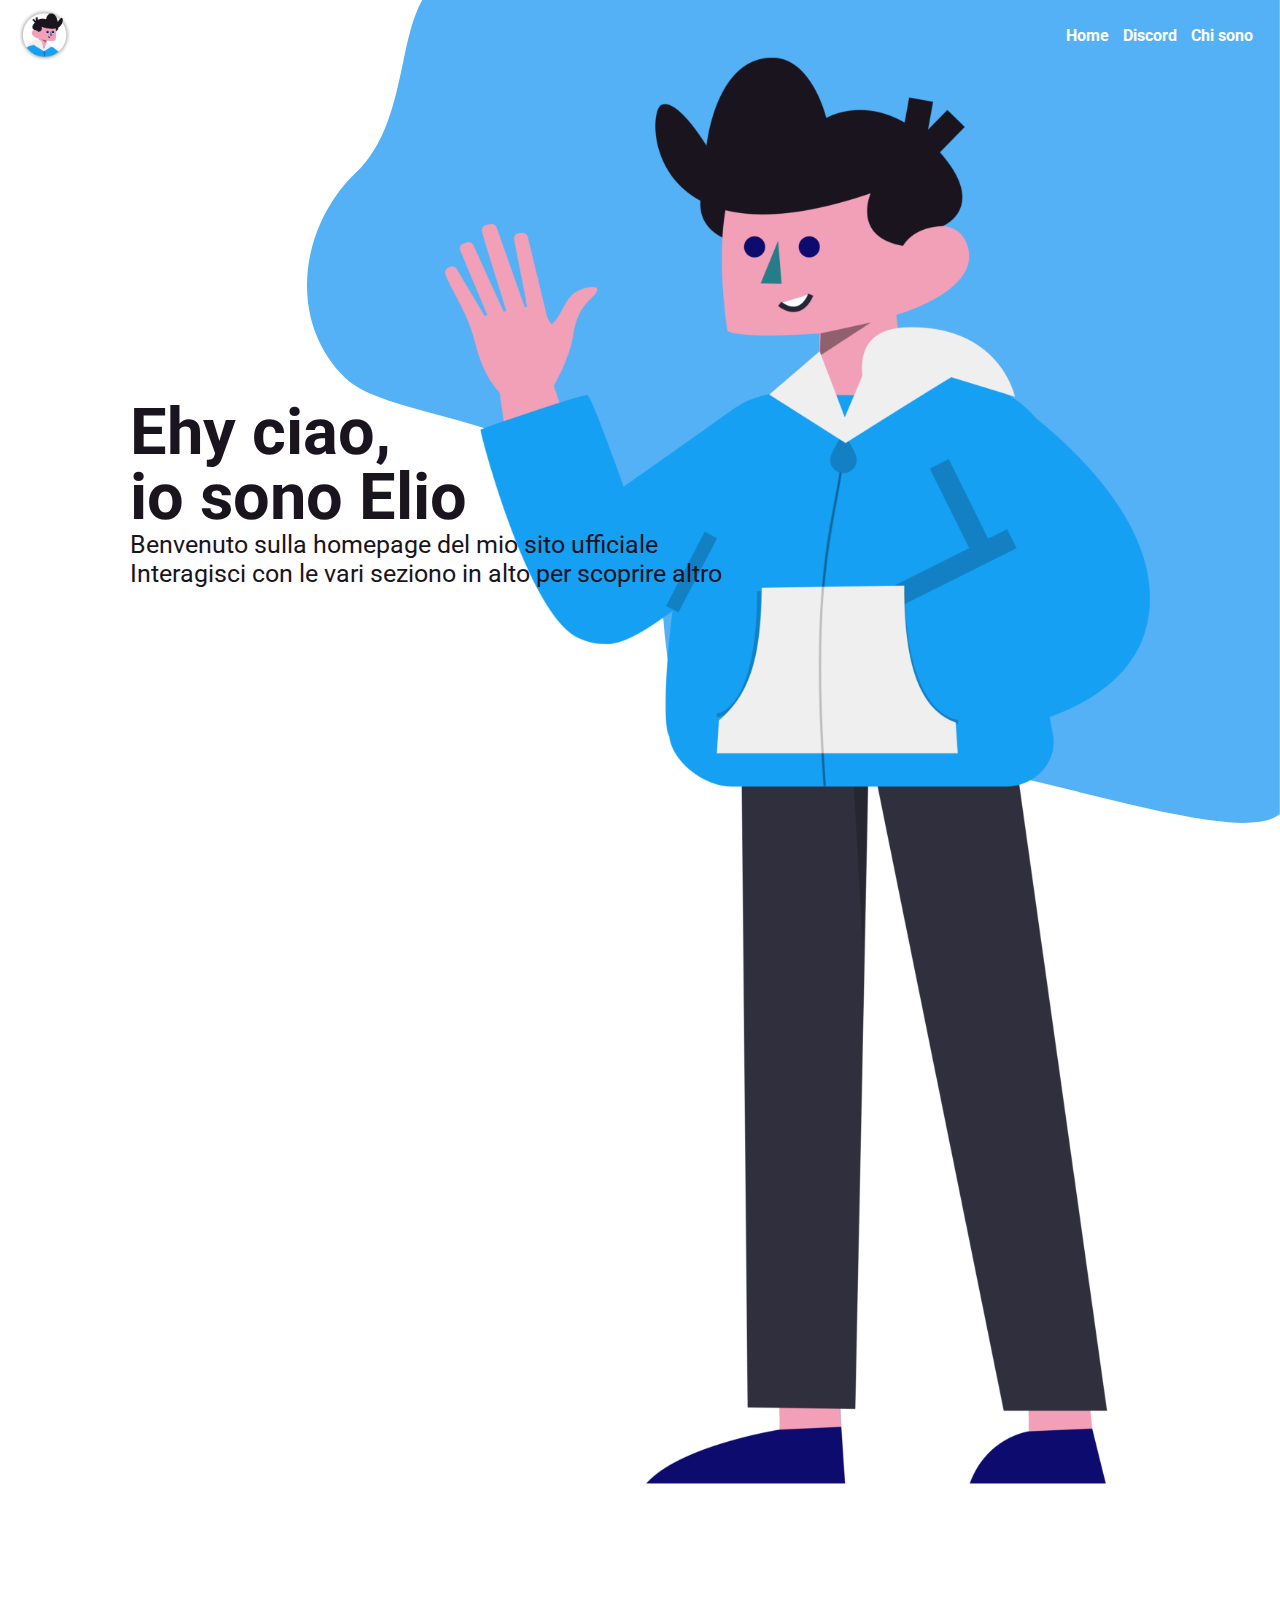
==== index.html @ c6046456 "Aggiornato Sito" ====
<html>

<head>
    <link rel="stylesheet" href="style.css">
    <script src="script.js"></script>
    <title>Homepage - WonderLand</title>
    <link rel="shortcut icon" href="img/logo.png" type="image/png">
    <link rel="preconnect" href="https://fonts.gstatic.com">
    <link href="https://fonts.googleapis.com/css2?family=Roboto:wght@400;700&display=swap" rel="stylesheet">
</head>

<body>
    <img src="img/Background1.png" id="background">
    <img src="img/ProfiloInteroSorridente.png" id="profilo">

    <!--NAVBAR-->
    <div id="navbar">
        <a href="index.html"><img src="img/logo.png" alt="GiulioAndCode" id="logo"></a>
        <div id="menu">
            <a href="index.html">
                <div class="menuTab">Home</div>
            </a>

            </a>
            <a href="pagine/discord/discord.html">
                <div class="menuTab">Discord</div>
            </a>
            <div class="menuTab">Chi sono</div>
        </div>
    </div>

    <!--INTESTAZIONE-->
    <div id="intestazione">
        <div id="title">Ehy ciao,<br>io sono Elio</div>
        <div id="subtitle">Benvenuto sulla homepage del mio sito ufficiale</div>
        <div id="subtitle">Interagisci con le vari seziono in alto per scoprire altro</div>
    </div>

    
        </div>


                </div>
               

        </div>
    </div>



</body>

</html>
---- style.css ----
*{
    padding:0;
    margin:0;
    outline: none;
    text-decoration: none;
}
:root{
    --blue: #55B1F5;
    --blueHover: #67b6f0;
    --blueActive: #42a9f5;
    --white: white;
    --black: #19141E;
    --gray:#9c9c9c;

    --ombra: 0px 0px 20px 0px rgba(0,0,0,0.4);
}

/*OGGETTI DEFAULT*/
.button{
    background-color:var(--blue);
    border-radius: 10px;
    box-shadow: var(--ombra);
    margin:20px 0;
    color: var(--white);
    display: flex;
    align-items: center;
    justify-content: center;
    font-family: 'Roboto', sans-serif;
    font-weight: bold;
    font-size:17px;
    cursor: pointer;
    transition: all 0.2s ease-in-out;
    user-select: none;
}
.button:hover{
    transform: scale(1.01);
    background-color: var(--blueHover);
}
.button:active{
    transform: scale(0.99);
    background-color: var(--blueActive);
}
.titleSezione{
    width:fit-content;
    height:70px;
    background-color: var(--white);
    box-shadow: var(--ombra);
    font-family: 'Roboto', sans-serif;
    color:var(--black);
    font-weight: bold;
    font-size:45px;
    display: flex;
    align-items: center;
    justify-content: center;
    border-radius: 7px;
    padding:2px 20px;
    margin: 0 auto;
    position: relative;
    top:-20px;
}

body{
    background-color: var(--white);
}
#background{
    position: absolute;
    z-index: -1;
    top:0;
    right:0;
}
#profilo{
    position: absolute;
    z-index: 0;
    top:-120px;
    right:130px;
}

/*NAVBAR*/
#navbar{
    width:100%;
    height: 70px;
    display: flex;
    align-items: center;
    position: relative;
}
#logo{
    width:50px;
    position: relative;
    left:20px;
}
#menu{
    display: flex;
    align-items: center;
    justify-content: center;
    position: absolute;
    right:20px;
}
.menuTab{
    margin:0 7px;
    font-size:16px;
    color: var(--white);
    font-family: 'Roboto', sans-serif;
    font-weight: bold;
    cursor: pointer;
    transition: transform 0.2s ease-in-out;
}
.menuTab:hover{
    transform: scale(1.02);
}

/*INTESTAZIONE*/
#intestazione{
    position: absolute;
    z-index: 0;
    top:400px;
    left:130px;
}
#title{
    font-family: 'Roboto', sans-serif;
    font-weight: bold;
    color:var(--black);
    font-size:65px;
    line-height: 100%;
}
#subtitle{
    font-family: 'Roboto', sans-serif;
    color:var(--black);
    font-size:25px;
}
#intestazione .button{
    width:200px;
    height:50px;
}

/*PAGINA*/
#pagina{
    width:100%;
    height:200vh;
    background-color: var(--white);
    box-shadow: var(--ombra);
    position: absolute;
    top:90vh;
    padding-top: 20vh;
}

/*ULTIMO VIDEO*/
#ultimoVideoSezione{
    width:80%;
    height:450px;
    background-color: var(--white);
    box-shadow: var(--ombra);
    border-radius: 5px;
    margin:0 auto;
}
#ultimoVideo{
    width:100%;
    height:80%;
    display: flex;
    align-items: center;
    justify-content: space-around;
}
#ultimoVideoInfo{
    width:50%;
    padding:20px;
    height:100%;
    display: inline-block;
    height:350px;
}
#utlimoVideoTitle{
    font-family: 'Roboto', sans-serif;
    color:var(--black);
    font-weight: bold;
    font-size:30px; 
    width:100%;
}
#utlimoVideoDescription{
    font-family: 'Roboto', sans-serif;
    color:var(--black);
    font-size:25px;
    margin-top:10px;
    width:100%;
}
#ultimoVideoInfo .button{
    width:150px;
    height:40px;
    display: inline-flex;
    margin-right: 20px;
}

#ultimoVideoImg{
    display: inline-block;
    width:calc(45% - 100px);
    height:100%;
}
#ultimoVideoImg img{
    width: 100%;
}

/*DISCORD*/
#discordSezione{
    width: 100%;
    height:500px;
    margin-top:150px;
    display: flex;
    align-items: center;
    justify-content: center;
}
#discordSezione > div{
    width:40%;
    height: 100%;
}
#discordSezione .titleSezione{
    top:0;
}
#discordDescription{
    font-family: 'Roboto', sans-serif;
    color:var(--black);
    font-size:25px;
    margin-top:10px;
    width:80%;
    margin:20px auto;
    text-align: center;
}
#discordTesto{
    display: flex;
    align-items: center;
    justify-content:center;
    flex-direction: column;
}
#discordTesto .button{
    width:150px;
    height:40px;
    display: inline-flex;
    margin-right: 20px;
}
#discordButtons{
    width:100%;
    display: flex;
    align-items: center;
    justify-content:center;
    flex-direction: row;
}
#discordImg img{
    height:100%;
}

/*TUTORIAL*/
#tutorialSezione{
    width: 100%;
    height:500px;
    margin-top:150px;
    display: flex;
    align-items: center;
    justify-content: center;
    flex-direction: column;
}
#tuttiITutorial{
    width: 100%;
    height: fit-content;
    display: flex;
    align-items: center;
    justify-content: center;
    align-items: center;
    flex-direction: row;
    margin-top:10px;
}
.tutorial{
    width:300px;
    height:400px;
    background-color: var(--white);
    box-shadow: var(--ombra);
    margin: 0 40px;
    display: flex;
    align-items: center;
    justify-content: center;
    flex-direction: column;
}
.tutorialImg{
    width:calc(100% - 40px);
    height:170px;
    margin:20px 20px;
    margin-bottom: 10px;
    overflow: hidden;
    display: flex;
    align-items: center;
    justify-content: center;
}
.tutorialImg img{
    height:100%;
}
.tutorialTitle{
    font-family: 'Roboto', sans-serif;
    color:var(--black);
    font-weight: bold;
    font-size:30px;
    width:100%;
    text-align: center;
}
.tutorialDescription{
    font-family: 'Roboto', sans-serif;
    color:var(--black);
    font-size:20px;
    width:100%;
    text-align: center;
}
.tutorial .button{
    width:120px;
    height:35px;
    display: inline-flex;
    font-size: 15px;
    margin: 10px 0px;
}
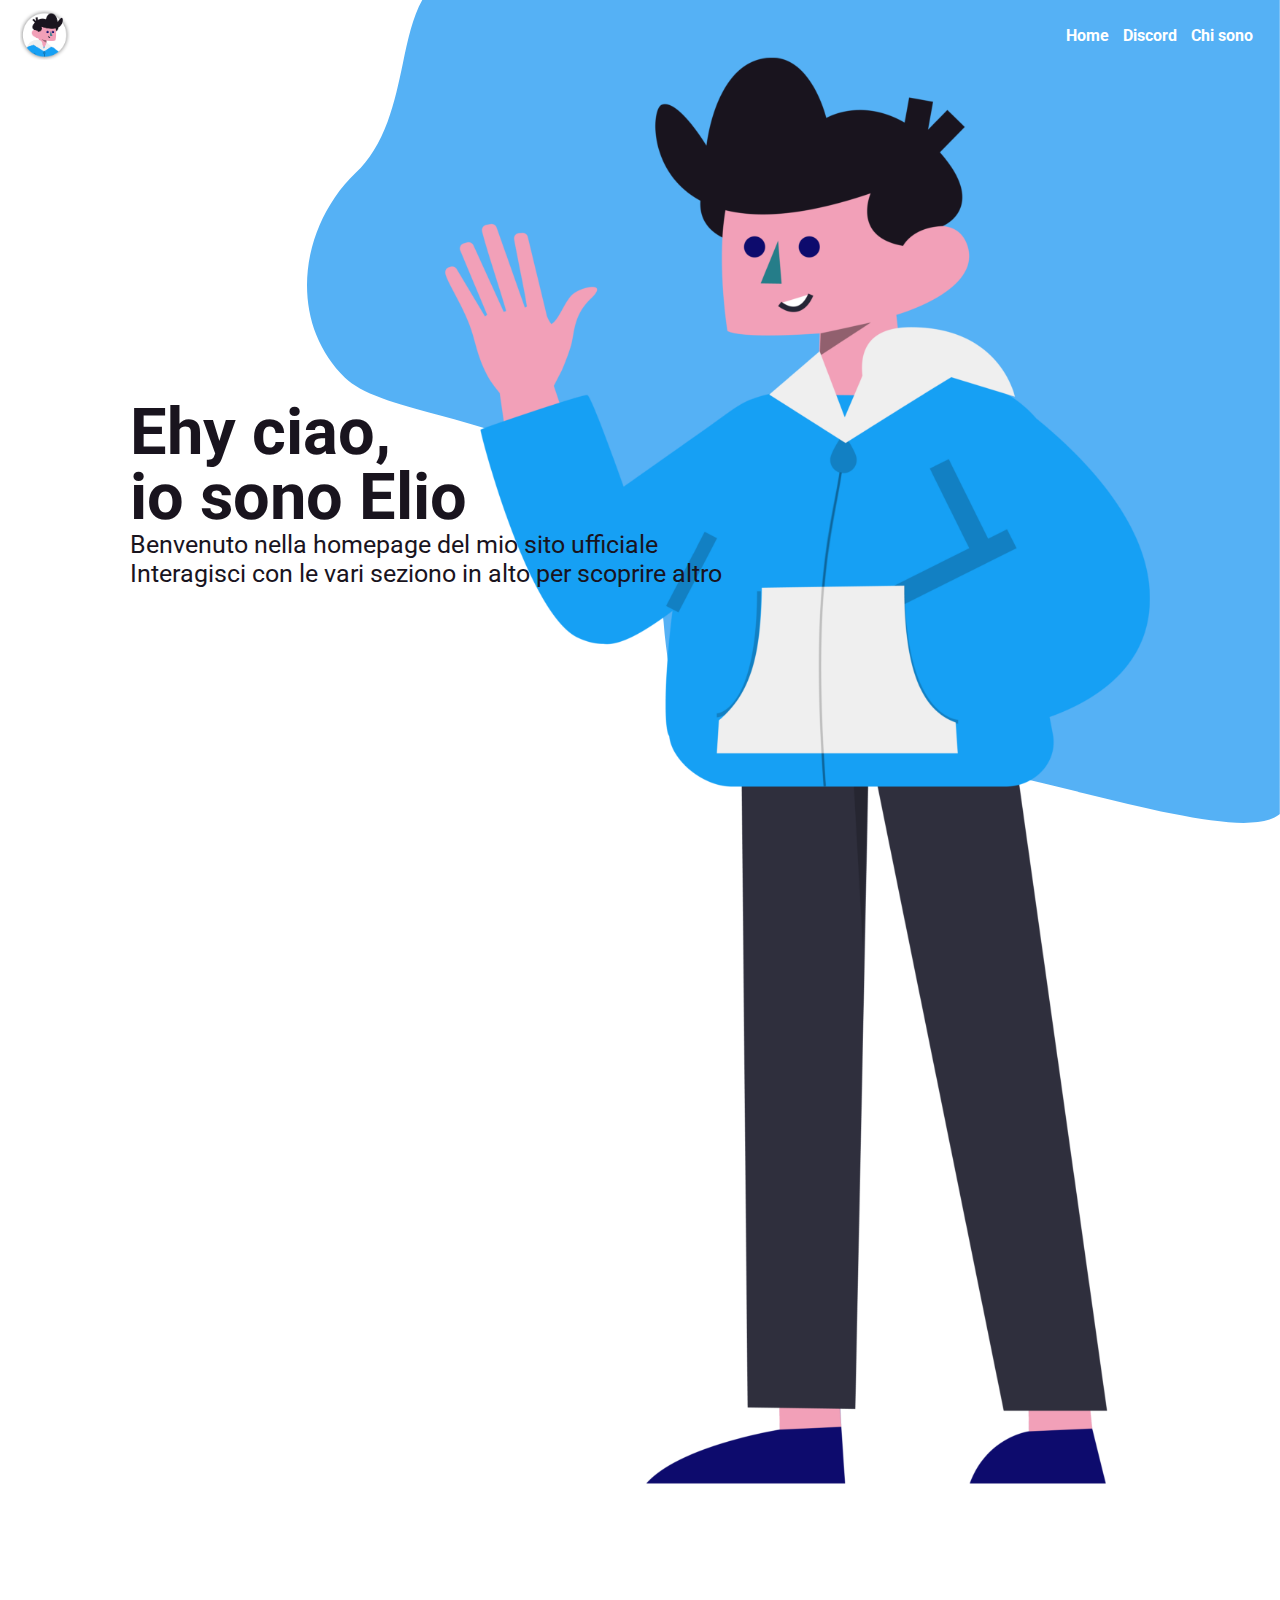
==== commit 3285e213: "Aggiornato Sito" ====
--- a/index.html
+++ b/index.html
@@ -32,7 +32,7 @@
     <!--INTESTAZIONE-->
     <div id="intestazione">
         <div id="title">Ehy ciao,<br>io sono Elio</div>
-        <div id="subtitle">Benvenuto sulla homepage del mio sito ufficiale</div>
+        <div id="subtitle">Benvenuto nella homepage del mio sito ufficiale</div>
         <div id="subtitle">Interagisci con le vari seziono in alto per scoprire altro</div>
     </div>
 
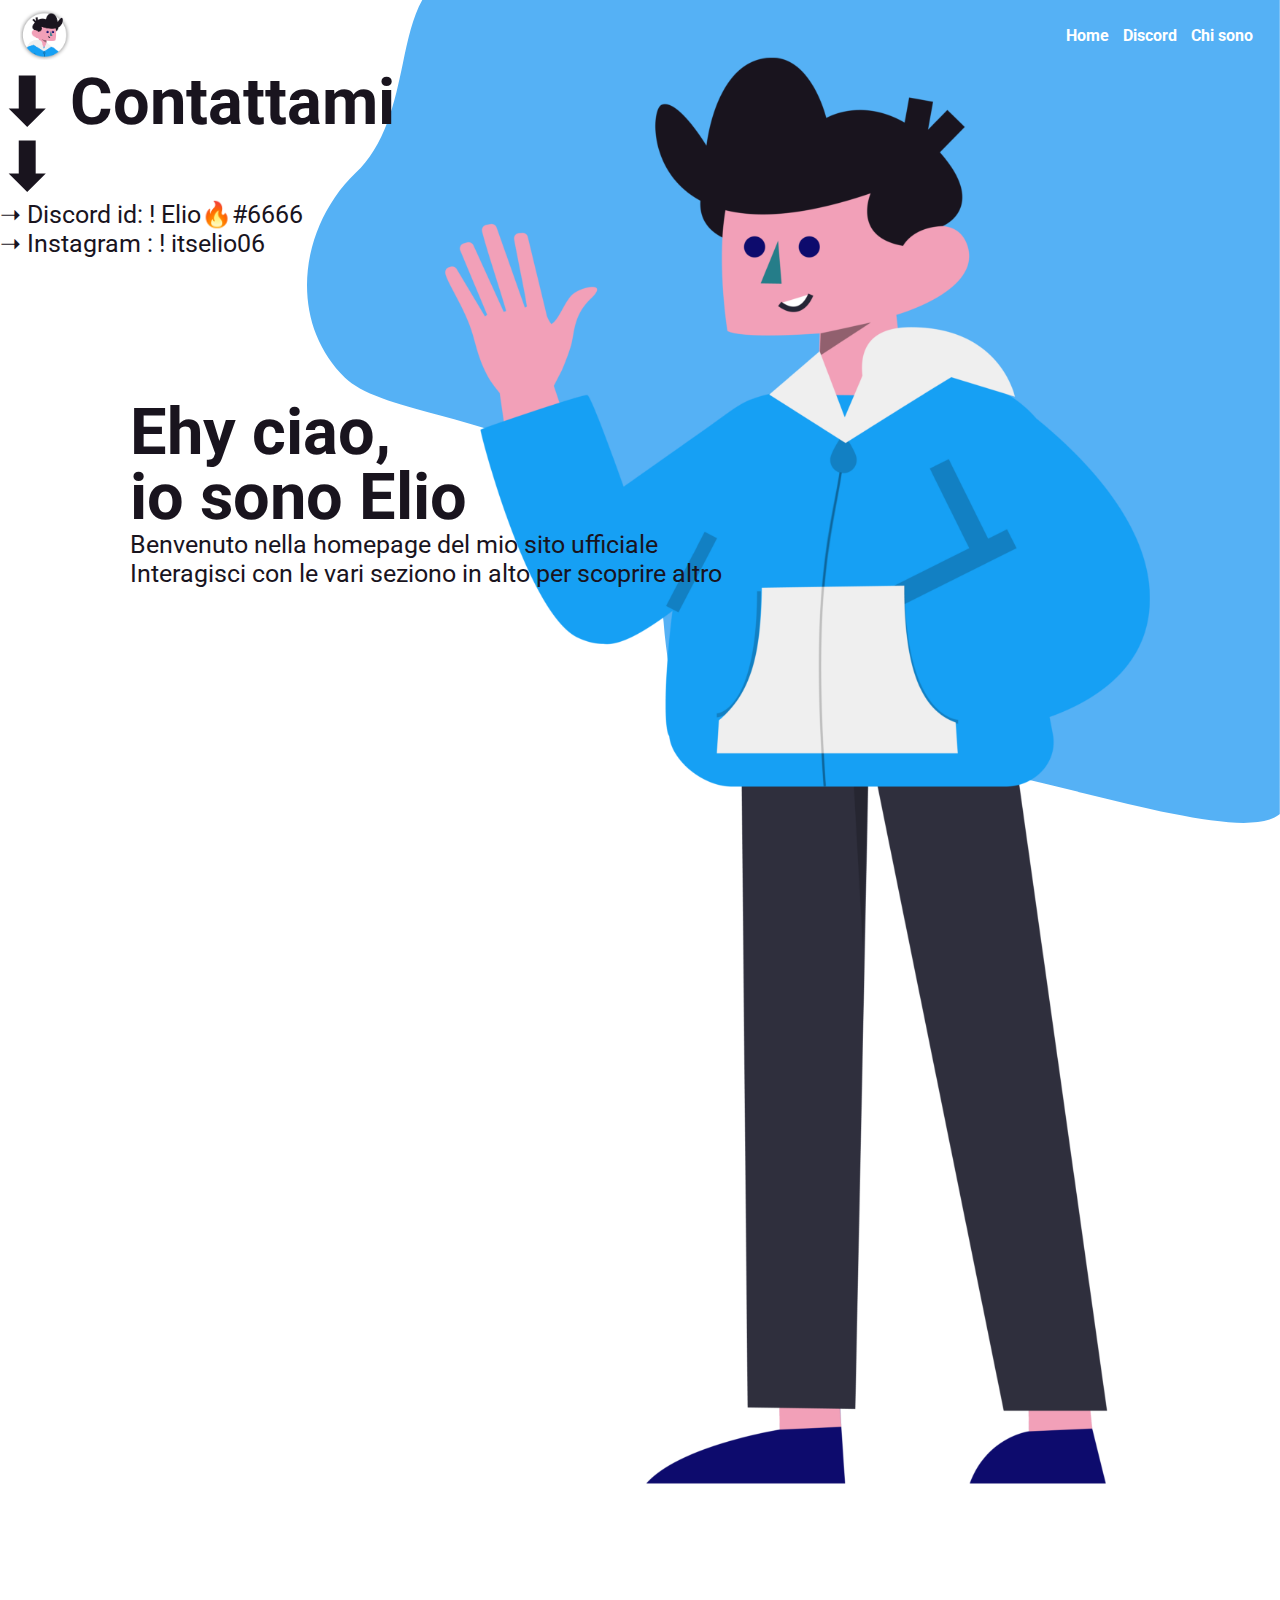
==== commit 2ff7b4ff: "Aggiornato Sito" ====
--- a/index.html
+++ b/index.html
@@ -36,14 +36,27 @@
         <div id="subtitle">Interagisci con le vari seziono in alto per scoprire altro</div>
     </div>
 
+
+</div>
+
+</div>
     
-        </div>
+      </div>
 
+            
+    <!--INTESTAZIONE2-->
+    <div id="intestazione2">
+        <div id="title">⬇ Contattami</div>
+        <div id="title">    ⬇</div>
+        <div id="subtitle"> ➝ Discord id: ! Elio🔥#6666</div>
+        <div id="subtitle">➝ Instagram : ! itselio06</div>
+    </div>
 
                 </div>
                
 
         </div>
+    
     </div>
 
 
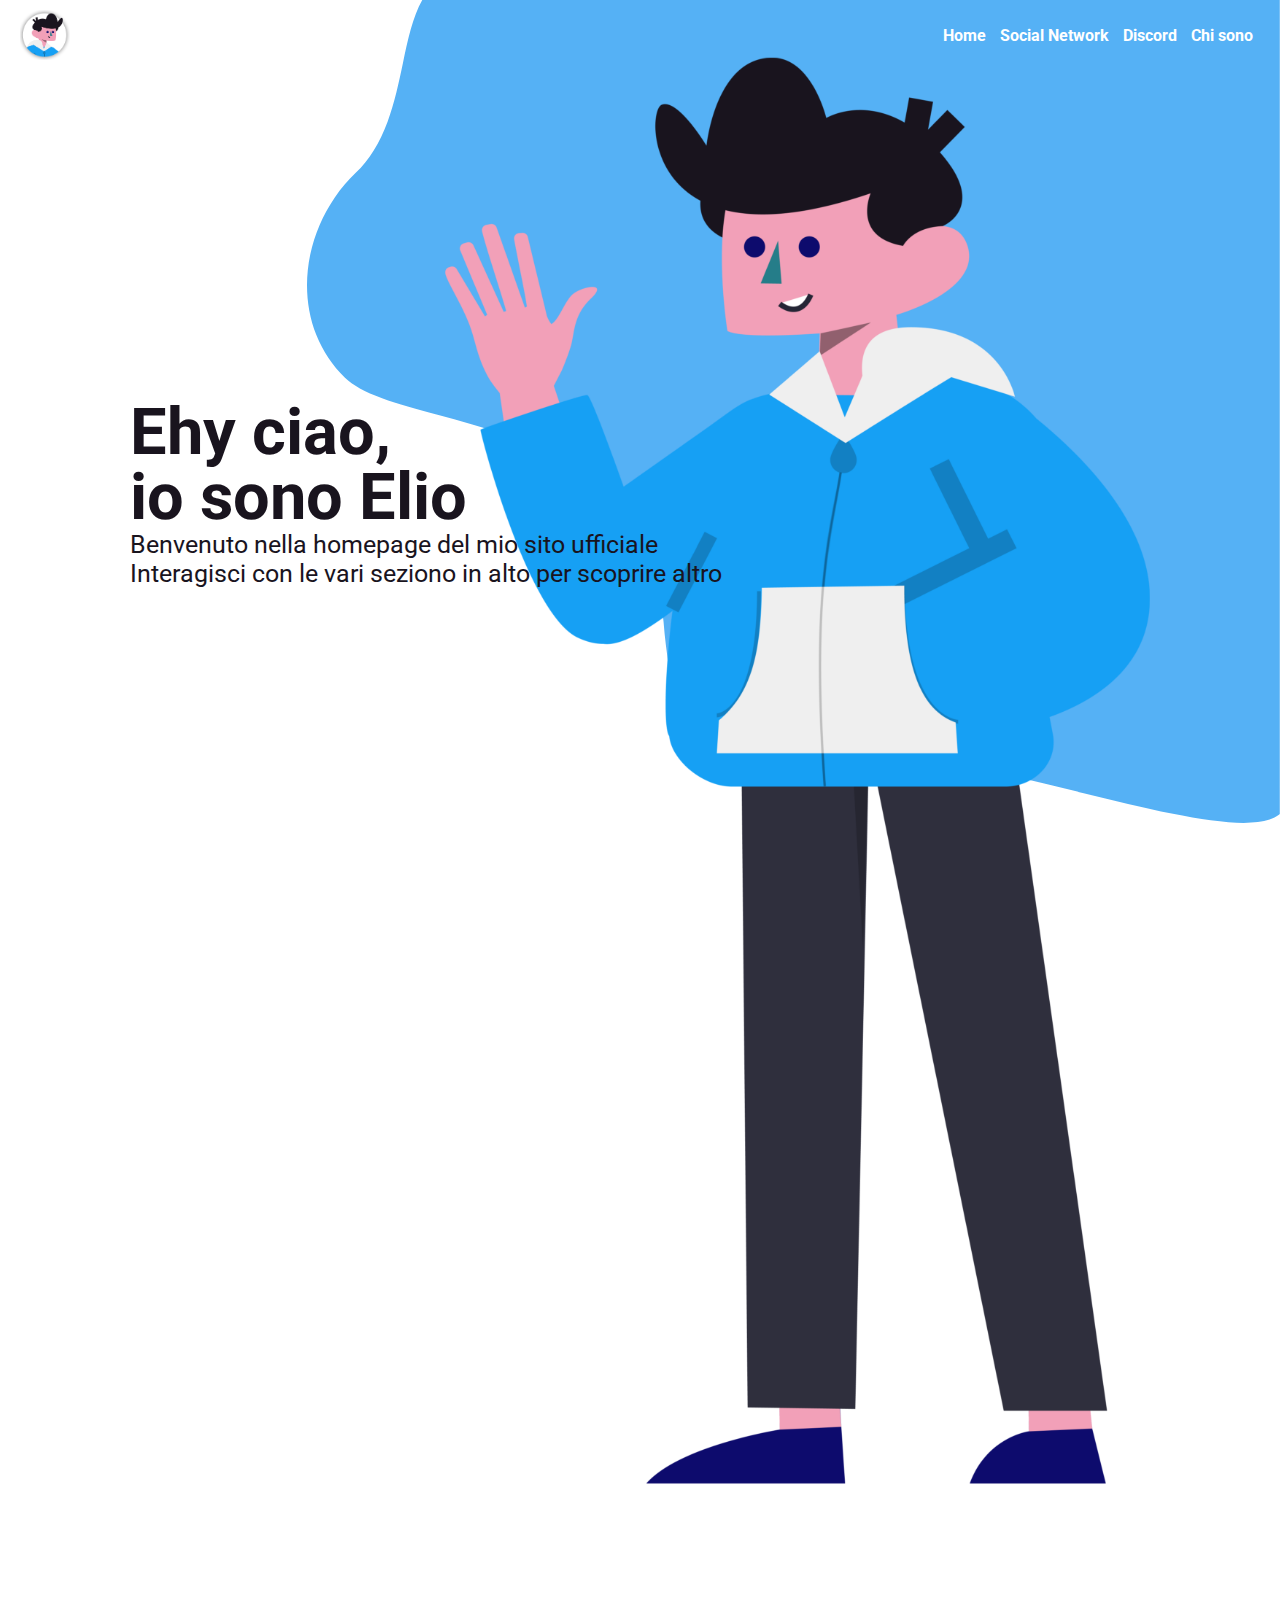
==== commit f1fdb017: "Aggiornato Sito" ====
--- a/index.html
+++ b/index.html
@@ -20,7 +20,8 @@
             <a href="index.html">
                 <div class="menuTab">Home</div>
             </a>
-
+            <a href="pagine/Chi Sono/chisono.html">
+                <div class="menuTab">Social Network</div>
             </a>
             <a href="pagine/discord/discord.html">
                 <div class="menuTab">Discord</div>
@@ -28,6 +29,12 @@
             <div class="menuTab">Chi sono</div>
         </div>
     </div>
+
+
+
+
+
+
 
     <!--INTESTAZIONE-->
     <div id="intestazione">
@@ -37,29 +44,6 @@
     </div>
 
 
-</div>
-
-</div>
-    
-      </div>
-
-            
-    <!--INTESTAZIONE2-->
-    <div id="intestazione2">
-        <div id="title">⬇ Contattami</div>
-        <div id="title">    ⬇</div>
-        <div id="subtitle"> ➝ Discord id: ! Elio🔥#6666</div>
-        <div id="subtitle">➝ Instagram : ! itselio06</div>
-    </div>
-
-                </div>
-               
-
-        </div>
-    
-    </div>
-
-
 
 </body>
 
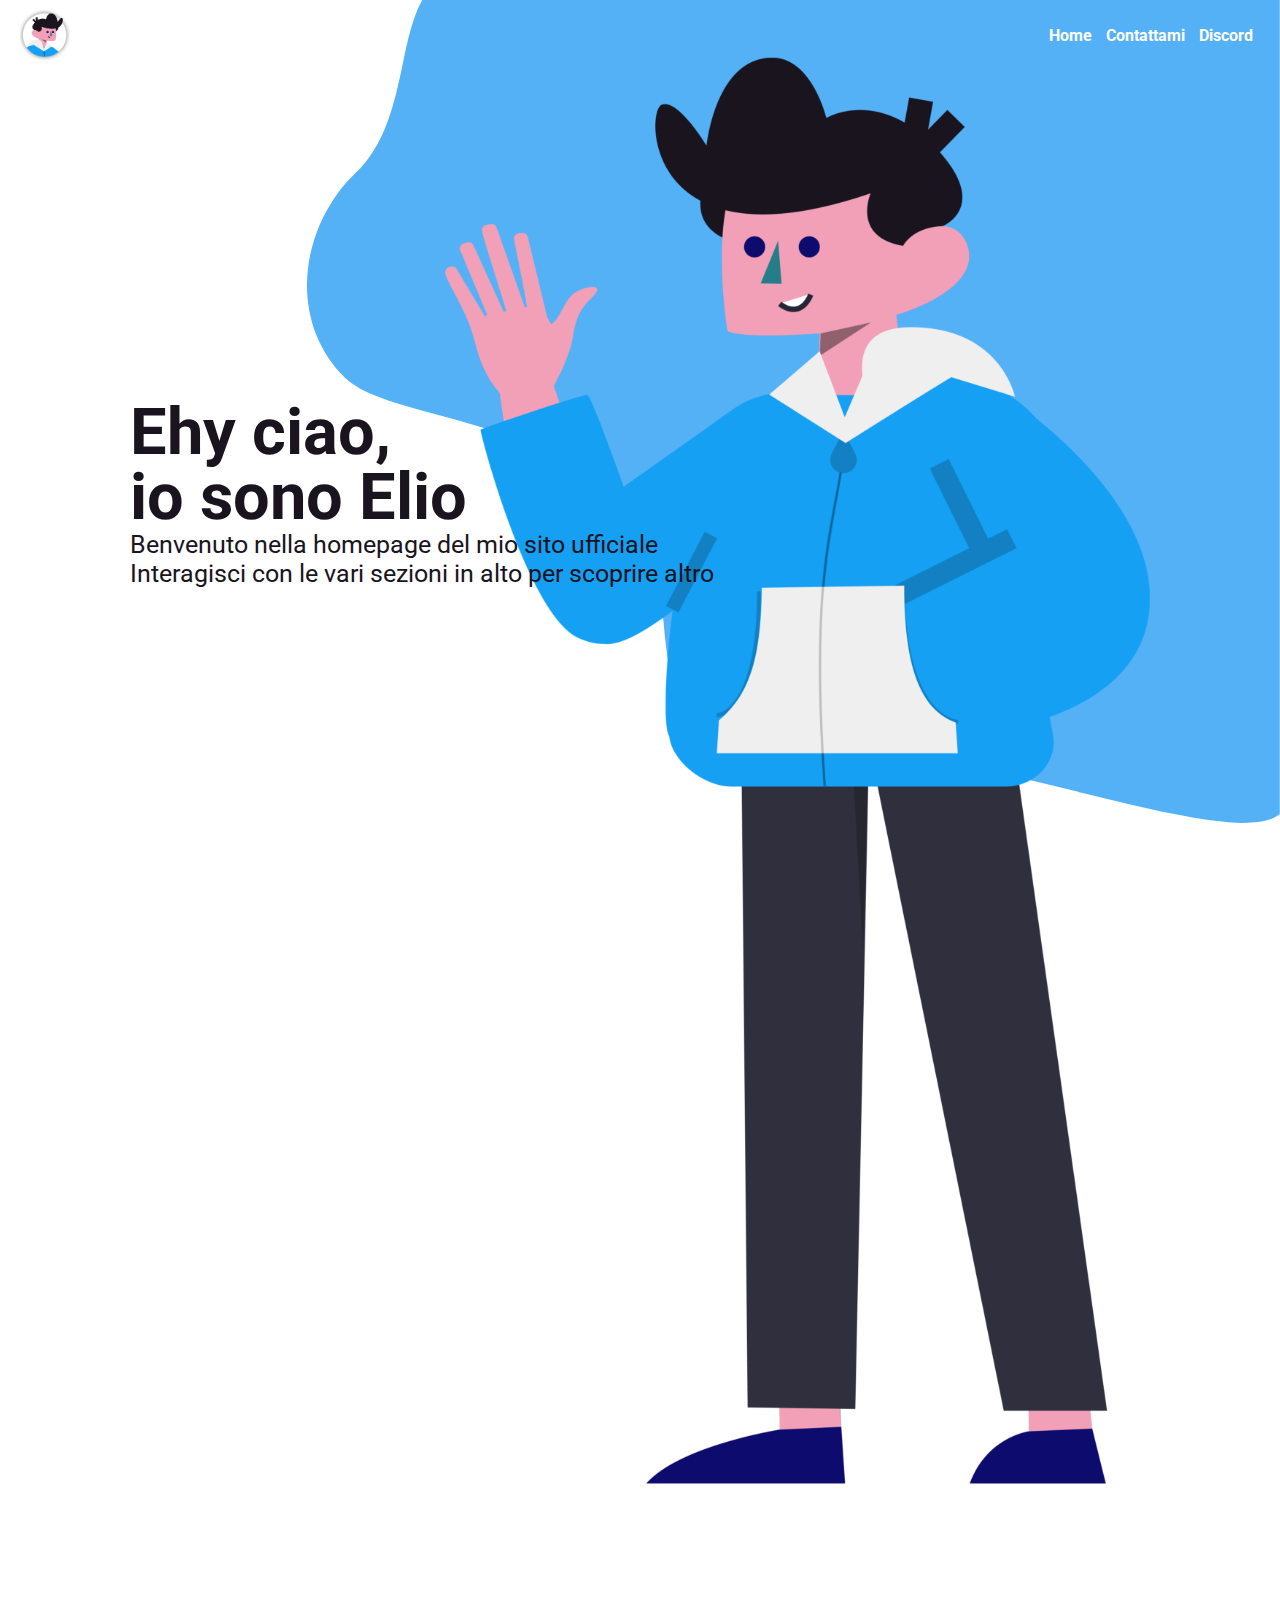
==== commit 2d4232d0: "Big Update" ====
--- a/index.html
+++ b/index.html
@@ -21,12 +21,11 @@
                 <div class="menuTab">Home</div>
             </a>
             <a href="pagine/Chi Sono/chisono.html">
-                <div class="menuTab">Social Network</div>
+                <div class="menuTab">Contattami</div>
             </a>
             <a href="pagine/discord/discord.html">
                 <div class="menuTab">Discord</div>
-            </a>
-            <div class="menuTab">Chi sono</div>
+
         </div>
     </div>
 
@@ -40,7 +39,7 @@
     <div id="intestazione">
         <div id="title">Ehy ciao,<br>io sono Elio</div>
         <div id="subtitle">Benvenuto nella homepage del mio sito ufficiale</div>
-        <div id="subtitle">Interagisci con le vari seziono in alto per scoprire altro</div>
+        <div id="subtitle">Interagisci con le vari sezioni in alto per scoprire altro</div>
     </div>
 
 
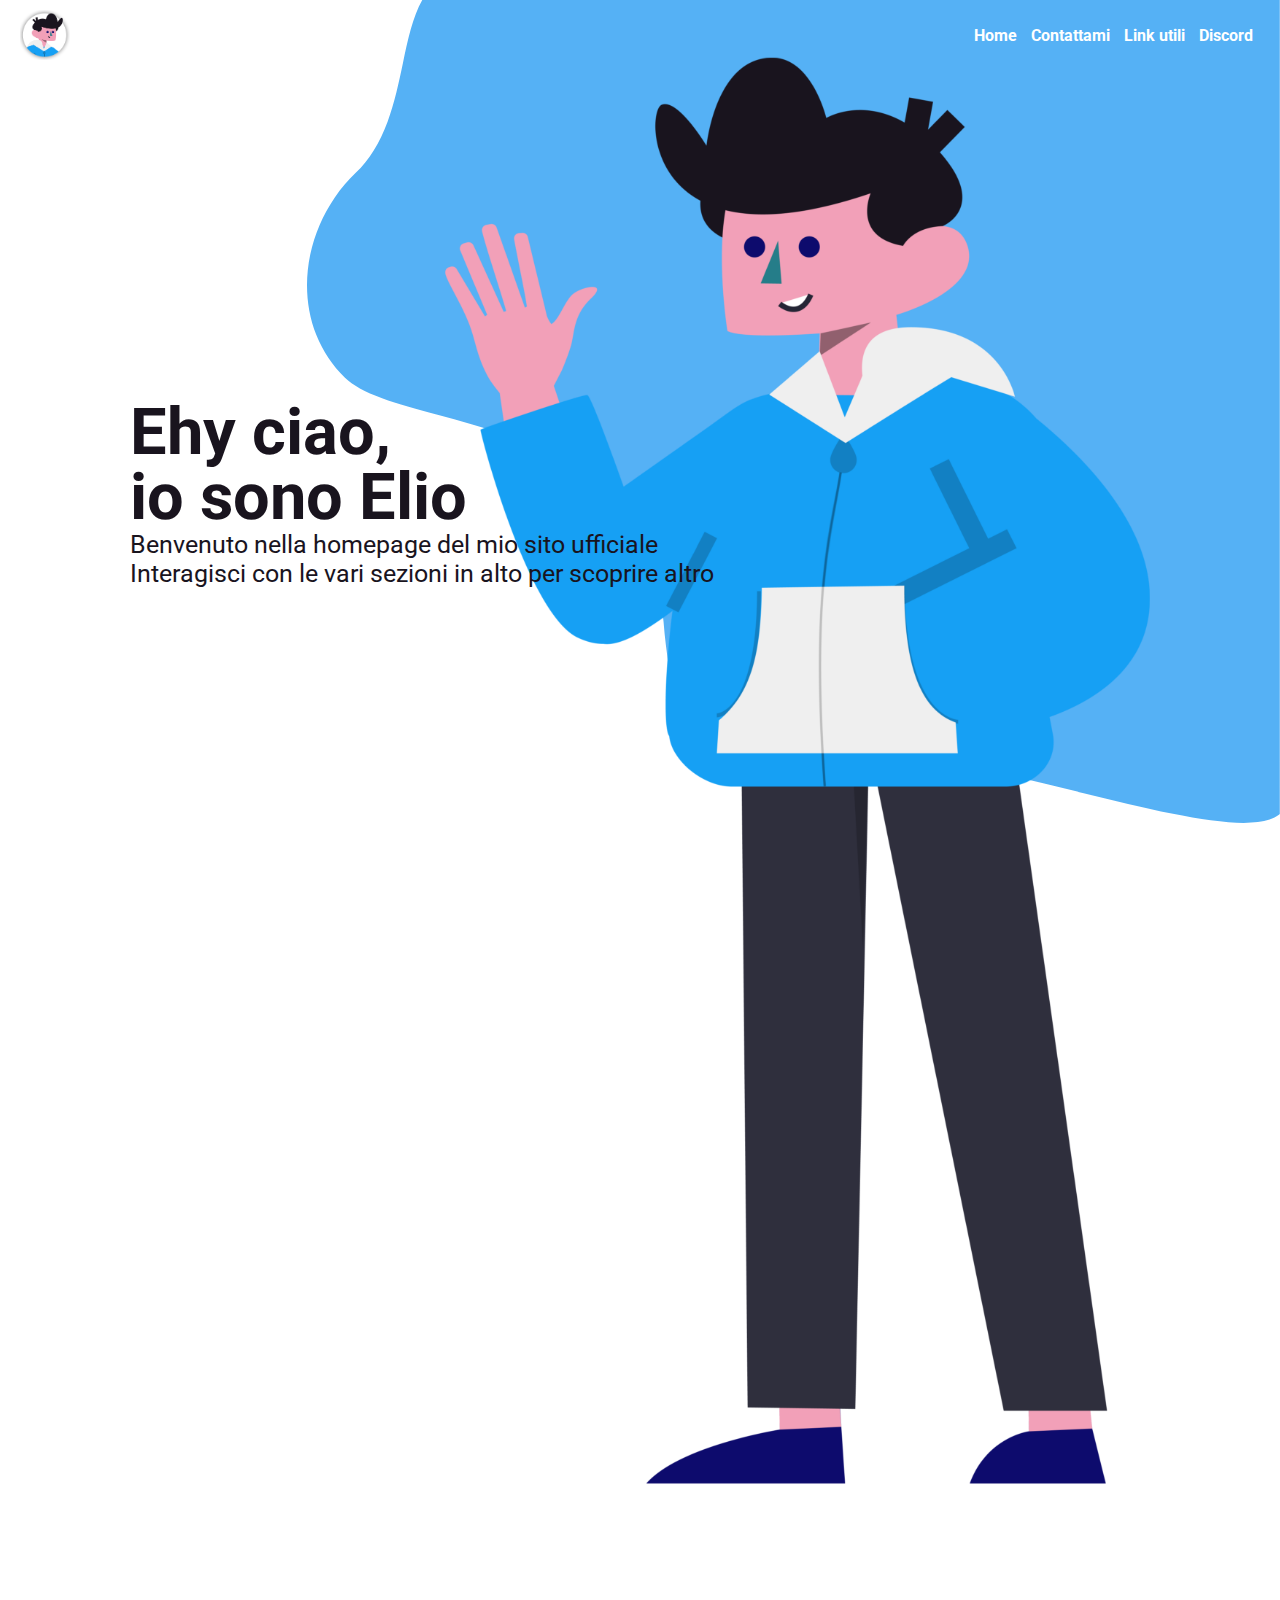
==== commit 981ba10b: "Aggiornato Sito" ====
--- a/index.html
+++ b/index.html
@@ -20,8 +20,12 @@
             <a href="index.html">
                 <div class="menuTab">Home</div>
             </a>
-            <a href="pagine/Chi Sono/chisono.html">
+            <a href="pagine/contattami/contattami.html">
                 <div class="menuTab">Contattami</div>
+                
+                <a href="../../pagine/contattami/contattami.html">
+                    <div class="menuTab">Link utili</div>
+                
             </a>
             <a href="pagine/discord/discord.html">
                 <div class="menuTab">Discord</div>
